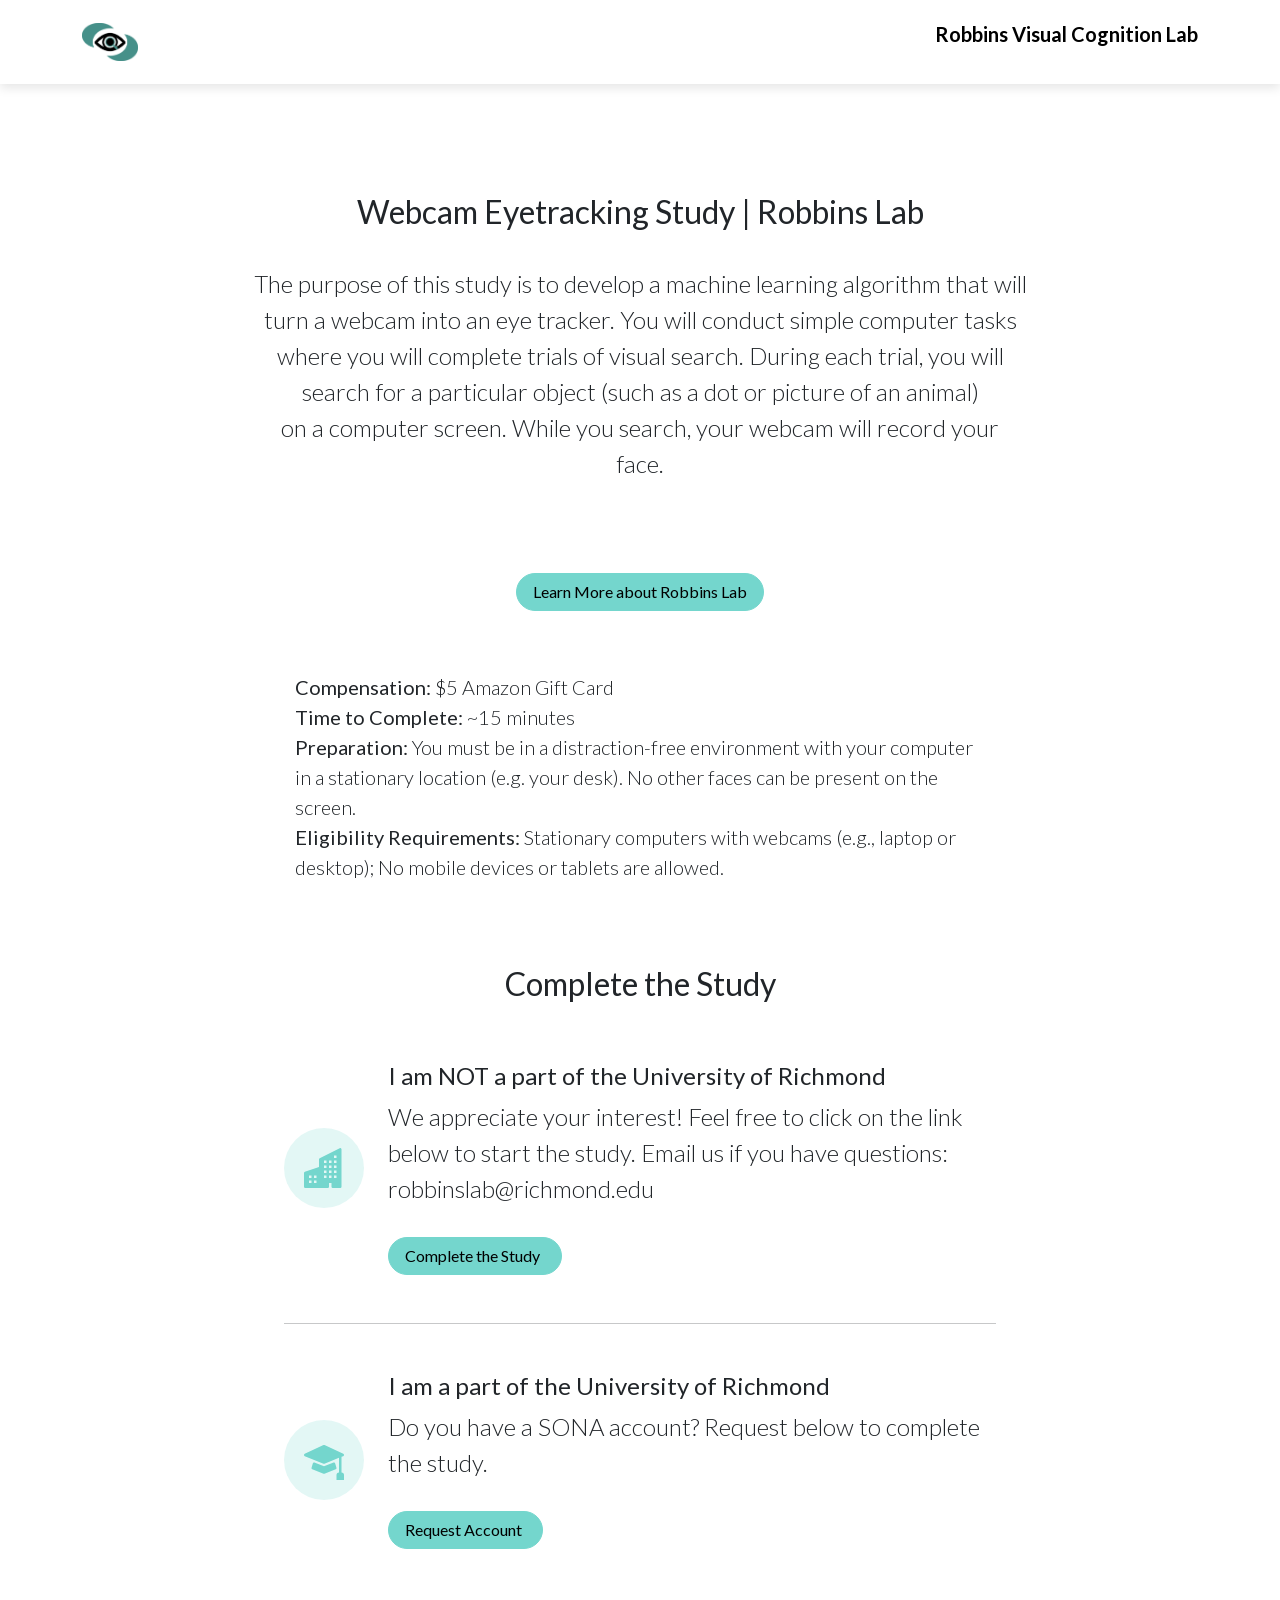
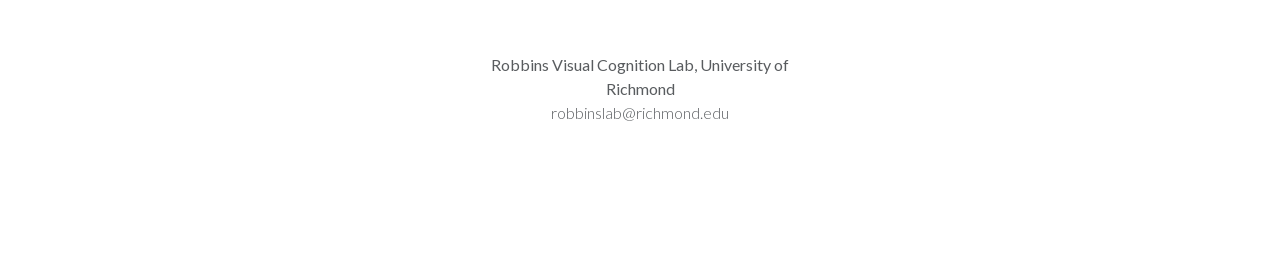
==== index.html @ a79cf4a5 "Add page assets" ====
<!DOCTYPE html>
<html data-bs-theme="light">

<head>
    <meta charset="utf-8">
    <meta name="viewport" content="width=device-width, initial-scale=1.0, shrink-to-fit=no">
    <title>Webcam Eyetracking Study | Robbins Lab</title>
    <link rel="stylesheet" href="assets/bootstrap/css/bootstrap.min.css">
    <link rel="stylesheet" href="assets/css/Lato.css">
    <link rel="stylesheet" href="assets/css/bs-theme-overrides.css">
    <link rel="stylesheet" href="assets/css/Features-Large-Icons-icons.css">
    <link rel="stylesheet" href="assets/css/pikaday.min.css">
</head>

<body>
    <nav class="navbar navbar-expand-lg fixed-top portfolio-navbar gradient navbar-dark" style="--bs-primary: #ffffff;--bs-primary-rgb: 255,255,255;background: #ffffff;display: flex;">
        <div class="container"><img src="assets/img/rlab.png" width="56" height="38">
            <p style="color: var(--bs-emphasis-color);font-size: 20px;display: flex;"><strong>Robbins Visual Cognition Lab</strong></p>
        </div>
    </nav>
    <main class="page lanidng-page">
        <section class="portfolio-block block-intro">
            <div class="container">
                <div class="d-flex flex-column justify-content-center align-items-center about-me">
                    <p class="lead fs-2"><strong>Webcam Eyetracking Study | Robbins Lab</strong></p>
                    <p>The purpose of this study is to develop a machine learning algorithm that will turn a webcam into an eye tracker. You will conduct simple computer tasks where you will complete trials of visual search. During each trial, you will <br>search for a particular object (such as a dot or picture of an animal) <br>on a computer screen. While you search, your webcam will record your <br>face.</p><a class="btn btn-primary d-flex" role="button" href="https://arrynrobbins.com/research-team/" style="width: 248.789px;margin: 61px;">Learn More about Robbins Lab</a>
                    <p class="fs-5" style="width: 690px;text-align: left;"><strong>Compensation:</strong> $5 Amazon Gift Card<br><strong>Time to Complete: </strong>~15 minutes<br><strong>Preparation:</strong>&nbsp;You must be in a distraction-free environment with your computer in a stationary location (e.g. your desk). No other faces can be present on the screen.<br><strong>Eligibility Requirements:&nbsp;</strong>Stationary computers with webcams (e.g., laptop or desktop); No mobile devices or tablets are allowed.</p>
                </div>
            </div>
            <div class="container py-4 py-xl-5">
                <p class="lead fs-2"><strong>Complete the Study</strong></p>
                <div class="row">
                    <div class="col-md-8 col-xl-8 mx-auto p-4">
                        <div class="d-flex align-items-center align-items-md-start align-items-xl-center">
                            <div class="bs-icon-xl bs-icon-circle bs-icon-primary-light d-flex flex-shrink-0 justify-content-center align-items-center me-4 d-inline-block bs-icon xl"><svg xmlns="http://www.w3.org/2000/svg" width="1em" height="1em" fill="currentColor" viewBox="0 0 16 16" class="bi bi-buildings-fill">
                                    <path d="M15 .5a.5.5 0 0 0-.724-.447l-8 4A.5.5 0 0 0 6 4.5v3.14L.342 9.526A.5.5 0 0 0 0 10v5.5a.5.5 0 0 0 .5.5h9a.5.5 0 0 0 .5-.5V14h1v1.5a.5.5 0 0 0 .5.5h3a.5.5 0 0 0 .5-.5zM2 11h1v1H2zm2 0h1v1H4zm-1 2v1H2v-1zm1 0h1v1H4zm9-10v1h-1V3zM8 5h1v1H8zm1 2v1H8V7zM8 9h1v1H8zm2 0h1v1h-1zm-1 2v1H8v-1zm1 0h1v1h-1zm3-2v1h-1V9zm-1 2h1v1h-1zm-2-4h1v1h-1zm3 0v1h-1V7zm-2-2v1h-1V5zm1 0h1v1h-1z"></path>
                                </svg></div>
                            <div>
                                <h4 class="text-start">I am NOT a part of the University of Richmond</h4>
                                <p class="text-start">We appreciate your interest! Feel free to click on the link below to start the study. Email us if you have questions: robbinslab@richmond.edu</p><a class="btn btn-primary d-flex" role="button" href="https://richmond.ca1.qualtrics.com/jfe/form/SV_6JR6xmahA4eBZDU" style="width: 173.789px;">Complete the Study</a>
                            </div>
                        </div>
                        <hr class="my-5">
                        <div class="d-flex align-items-center align-items-md-start align-items-xl-center">
                            <div class="bs-icon-xl bs-icon-circle bs-icon-primary-light d-flex flex-shrink-0 justify-content-center align-items-center me-4 d-inline-block bs-icon xl"><svg xmlns="http://www.w3.org/2000/svg" width="1em" height="1em" fill="currentColor" viewBox="0 0 16 16" class="bi bi-mortarboard-fill">
                                    <path d="M8.211 2.047a.5.5 0 0 0-.422 0l-7.5 3.5a.5.5 0 0 0 .025.917l7.5 3a.5.5 0 0 0 .372 0L14 7.14V13a1 1 0 0 0-1 1v2h3v-2a1 1 0 0 0-1-1V6.739l.686-.275a.5.5 0 0 0 .025-.917l-7.5-3.5Z"></path>
                                    <path d="M4.176 9.032a.5.5 0 0 0-.656.327l-.5 1.7a.5.5 0 0 0 .294.605l4.5 1.8a.5.5 0 0 0 .372 0l4.5-1.8a.5.5 0 0 0 .294-.605l-.5-1.7a.5.5 0 0 0-.656-.327L8 10.466z"></path>
                                </svg></div>
                            <div>
                                <h4 class="text-start">I am a part of the University of Richmond</h4>
                                <p style="text-align: left;">Do you have a SONA account? Request below to complete the study.</p><a class="btn btn-primary d-flex" role="button" style="width: 155.062px;" href="https://richmond.ca1.qualtrics.com/jfe/form/SV_brYCjdQ1D4uaj78">Request Account</a><a href="#"></a>
                            </div>
                        </div>
                    </div>
                </div>
            </div>
            <footer class="text-center py-4">
                <div class="container">
                    <div class="row row-cols-1 row-cols-lg-3 d-flex flex-row justify-content-center align-items-center align-content-center">
                        <div class="col">
                            <p class="fs-6 text-muted my-2"><strong>Robbins Visual Cognition Lab,&nbsp;University of Richmond</strong><br>robbinslab@richmond.edu</p>
                        </div>
                    </div>
                </div>
            </footer>
        </section>
    </main>
    <script src="https://cdn.jsdelivr.net/npm/bootstrap@5.3.2/dist/js/bootstrap.bundle.min.js"></script>
    <script src="assets/js/pikaday.min.js"></script>
    <script src="assets/js/theme.js"></script>
</body>

</html>
---- assets/css/Lato.css ----
@font-face {
	font-family: 'Lato';
	src: url(../../assets/fonts/Lato-9dde634a2fae8e11e571af6e2ec74619.woff2) format('woff2');
	font-weight: 300;
	font-style: normal;
	font-display: swap;
	unicode-range: U+0100-02AF, U+0304, U+0308, U+0329, U+1E00-1E9F, U+1EF2-1EFF, U+2020, U+20A0-20AB, U+20AD-20C0, U+2113, U+2C60-2C7F, U+A720-A7FF;
}

@font-face {
	font-family: 'Lato';
	src: url(../../assets/fonts/Lato-8c4fd66e96a8eb28d77b56db9de6cab4.woff2) format('woff2');
	font-weight: 300;
	font-style: normal;
	font-display: swap;
	unicode-range: U+0000-00FF, U+0131, U+0152-0153, U+02BB-02BC, U+02C6, U+02DA, U+02DC, U+0304, U+0308, U+0329, U+2000-206F, U+2074, U+20AC, U+2122, U+2191, U+2193, U+2212, U+2215, U+FEFF, U+FFFD;
}

@font-face {
	font-family: 'Lato';
	src: url(../../assets/fonts/Lato-cab38db03dfc91107a78468344939c1f.woff2) format('woff2');
	font-weight: 400;
	font-style: normal;
	font-display: swap;
	unicode-range: U+0100-02AF, U+0304, U+0308, U+0329, U+1E00-1E9F, U+1EF2-1EFF, U+2020, U+20A0-20AB, U+20AD-20C0, U+2113, U+2C60-2C7F, U+A720-A7FF;
}

@font-face {
	font-family: 'Lato';
	src: url(../../assets/fonts/Lato-48192cc299870127696957ea1caab015.woff2) format('woff2');
	font-weight: 400;
	font-style: normal;
	font-display: swap;
	unicode-range: U+0000-00FF, U+0131, U+0152-0153, U+02BB-02BC, U+02C6, U+02DA, U+02DC, U+0304, U+0308, U+0329, U+2000-206F, U+2074, U+20AC, U+2122, U+2191, U+2193, U+2212, U+2215, U+FEFF, U+FFFD;
}

@font-face {
	font-family: 'Lato';
	src: url(../../assets/fonts/Lato-ea594113bab37f40b864a5d9951afdb0.woff2) format('woff2');
	font-weight: 700;
	font-style: normal;
	font-display: swap;
	unicode-range: U+0100-02AF, U+0304, U+0308, U+0329, U+1E00-1E9F, U+1EF2-1EFF, U+2020, U+20A0-20AB, U+20AD-20C0, U+2113, U+2C60-2C7F, U+A720-A7FF;
}

@font-face {
	font-family: 'Lato';
	src: url(../../assets/fonts/Lato-cd2feef19c5cd7a7fa4b1c963cc8b3d6.woff2) format('woff2');
	font-weight: 700;
	font-style: normal;
	font-display: swap;
	unicode-range: U+0000-00FF, U+0131, U+0152-0153, U+02BB-02BC, U+02C6, U+02DA, U+02DC, U+0304, U+0308, U+0329, U+2000-206F, U+2074, U+20AC, U+2122, U+2191, U+2193, U+2212, U+2215, U+FEFF, U+FFFD;
}
---- assets/css/bs-theme-overrides.css ----
:root, [data-bs-theme=light] {
  --bs-primary: #74d6cd;
  --bs-primary-rgb: 116,214,205;
  --bs-primary-text-emphasis: #2E5652;
  --bs-primary-bg-subtle: #E3F7F5;
  --bs-primary-border-subtle: #C7EFEB;
}

.btn-primary {
  --bs-btn-color: #000000;
  --bs-btn-bg: #74d6cd;
  --bs-btn-border-color: #74d6cd;
  --bs-btn-hover-color: #000000;
  --bs-btn-hover-bg: #89DCD5;
  --bs-btn-hover-border-color: #82DAD2;
  --bs-btn-focus-shadow-rgb: 17,32,31;
  --bs-btn-active-color: #000000;
  --bs-btn-active-bg: #90DED7;
  --bs-btn-active-border-color: #82DAD2;
  --bs-btn-disabled-color: #000000;
  --bs-btn-disabled-bg: #74d6cd;
  --bs-btn-disabled-border-color: #74d6cd;
}

.btn-outline-primary {
  --bs-btn-color: #74d6cd;
  --bs-btn-border-color: #74d6cd;
  --bs-btn-focus-shadow-rgb: 116,214,205;
  --bs-btn-hover-color: #000000;
  --bs-btn-hover-bg: #74d6cd;
  --bs-btn-hover-border-color: #74d6cd;
  --bs-btn-active-color: #000000;
  --bs-btn-active-bg: #74d6cd;
  --bs-btn-active-border-color: #74d6cd;
  --bs-btn-disabled-color: #74d6cd;
  --bs-btn-disabled-bg: transparent;
  --bs-btn-disabled-border-color: #74d6cd;
}
---- assets/css/Features-Large-Icons-icons.css ----
.bs-icon {
  --bs-icon-size: .75rem;
  display: flex;
  flex-shrink: 0;
  justify-content: center;
  align-items: center;
  font-size: var(--bs-icon-size);
  width: calc(var(--bs-icon-size) * 2);
  height: calc(var(--bs-icon-size) * 2);
  color: var(--bs-primary);
}

.bs-icon-xs {
  --bs-icon-size: 1rem;
  width: calc(var(--bs-icon-size) * 1.5);
  height: calc(var(--bs-icon-size) * 1.5);
}

.bs-icon-sm {
  --bs-icon-size: 1rem;
}

.bs-icon-md {
  --bs-icon-size: 1.5rem;
}

.bs-icon-lg {
  --bs-icon-size: 2rem;
}

.bs-icon-xl {
  --bs-icon-size: 2.5rem;
}

.bs-icon.bs-icon-primary {
  color: var(--bs-white);
  background: var(--bs-primary);
}

.bs-icon.bs-icon-primary-light {
  color: var(--bs-primary);
  background: rgba(var(--bs-primary-rgb), .2);
}

.bs-icon.bs-icon-semi-white {
  color: var(--bs-primary);
  background: rgba(255, 255, 255, .5);
}

.bs-icon.bs-icon-rounded {
  border-radius: .5rem;
}

.bs-icon.bs-icon-circle {
  border-radius: 50%;
}
---- assets/css/pikaday.min.css ----
/* !
 * Pikaday
 * Copyright © 2014 David Bushell | BSD & MIT license | http://dbushell.com/ */

.pika-single {
  z-index: 9999;
  display: block;
  position: relative;
  color: #333;
  background: #fff;
  border: 1px solid #ccc;
  border-bottom-color: #bbb;
  font-family: "Helvetica Neue",Helvetica,Arial,sans-serif;
}

.pika-single:after, .pika-single:before {
  content: " ";
  display: table;
}

.pika-single:after {
  clear: both;
}

.pika-single.is-hidden {
  display: none;
}

.pika-single.is-bound {
  position: absolute;
  box-shadow: 0 5px 15px -5px rgba(0,0,0,.5);
}

.pika-lendar {
  float: left;
  width: 240px;
  margin: 8px;
}

.pika-title {
  position: relative;
  text-align: center;
}

.pika-label {
  display: inline-block;
  position: relative;
  z-index: 9999;
  overflow: hidden;
  margin: 0;
  padding: 5px 3px;
  font-size: 14px;
  line-height: 20px;
  font-weight: 700;
  background-color: #fff;
}

.pika-title select {
  cursor: pointer;
  position: absolute;
  z-index: 9998;
  margin: 0;
  left: 0;
  top: 5px;
  opacity: 0;
}

.pika-next, .pika-prev {
  display: block;
  cursor: pointer;
  position: relative;
  outline: 0;
  border: 0;
  padding: 0;
  width: 20px;
  height: 30px;
  text-indent: 20px;
  white-space: nowrap;
  overflow: hidden;
  background-color: transparent;
  background-position: center center;
  background-repeat: no-repeat;
  background-size: 75% 75%;
  opacity: .5;
}

.pika-next:hover, .pika-prev:hover {
  opacity: 1;
}

.is-rtl .pika-next, .pika-prev {
  float: left;
  background-image: url([data-uri]);
}

.is-rtl .pika-prev, .pika-next {
  float: right;
  background-image: url([data-uri]);
}

.pika-next.is-disabled, .pika-prev.is-disabled {
  cursor: default;
  opacity: .2;
}

.pika-select {
  display: inline-block;
}

.pika-table {
  width: 100%;
  border-collapse: collapse;
  border-spacing: 0;
  border: 0;
}

.pika-table td, .pika-table th {
  width: 14.285714285714286%;
  padding: 0;
}

.pika-table th {
  color: #999;
  font-size: 12px;
  line-height: 25px;
  font-weight: 700;
  text-align: center;
}

.pika-button {
  cursor: pointer;
  display: block;
  box-sizing: border-box;
  -moz-box-sizing: border-box;
  outline: 0;
  border: 0;
  margin: 0;
  width: 100%;
  padding: 5px;
  color: #666;
  font-size: 12px;
  line-height: 15px;
  text-align: right;
  background: #f5f5f5;
}

.pika-week {
  font-size: 11px;
  color: #999;
}

.is-today .pika-button {
  color: #3af;
  font-weight: 700;
}

.has-event .pika-button, .is-selected .pika-button {
  color: #fff;
  font-weight: 700;
  background: #3af;
  box-shadow: inset 0 1px 3px #178fe5;
  border-radius: 3px;
}

.has-event .pika-button {
  background: #005da9;
  box-shadow: inset 0 1px 3px #0076c9;
}

.is-disabled .pika-button, .is-inrange .pika-button {
  background: #d5e9f7;
}

.is-startrange .pika-button {
  color: #fff;
  background: #6cb31d;
  box-shadow: none;
  border-radius: 3px;
}

.is-endrange .pika-button {
  color: #fff;
  background: #3af;
  box-shadow: none;
  border-radius: 3px;
}

.is-disabled .pika-button {
  pointer-events: none;
  cursor: default;
  color: #999;
  opacity: .3;
}

.is-outside-current-month .pika-button {
  color: #999;
  opacity: .3;
}

.is-selection-disabled {
  pointer-events: none;
  cursor: default;
}

.pika-button:hover, .pika-row.pick-whole-week:hover .pika-button {
  color: #fff;
  background: #ff8000;
  box-shadow: none;
  border-radius: 3px;
}

.pika-table abbr {
  border-bottom: none;
  cursor: help;
}

/* # sourceMappingURL=pikaday.min.css.map */

.page-footer .links a {
  font-size: 1.2rem;
}

.portfolio-block.cv .group .item {
  border-bottom: 1px solid var(--bs-dark-bg-subtle);
}
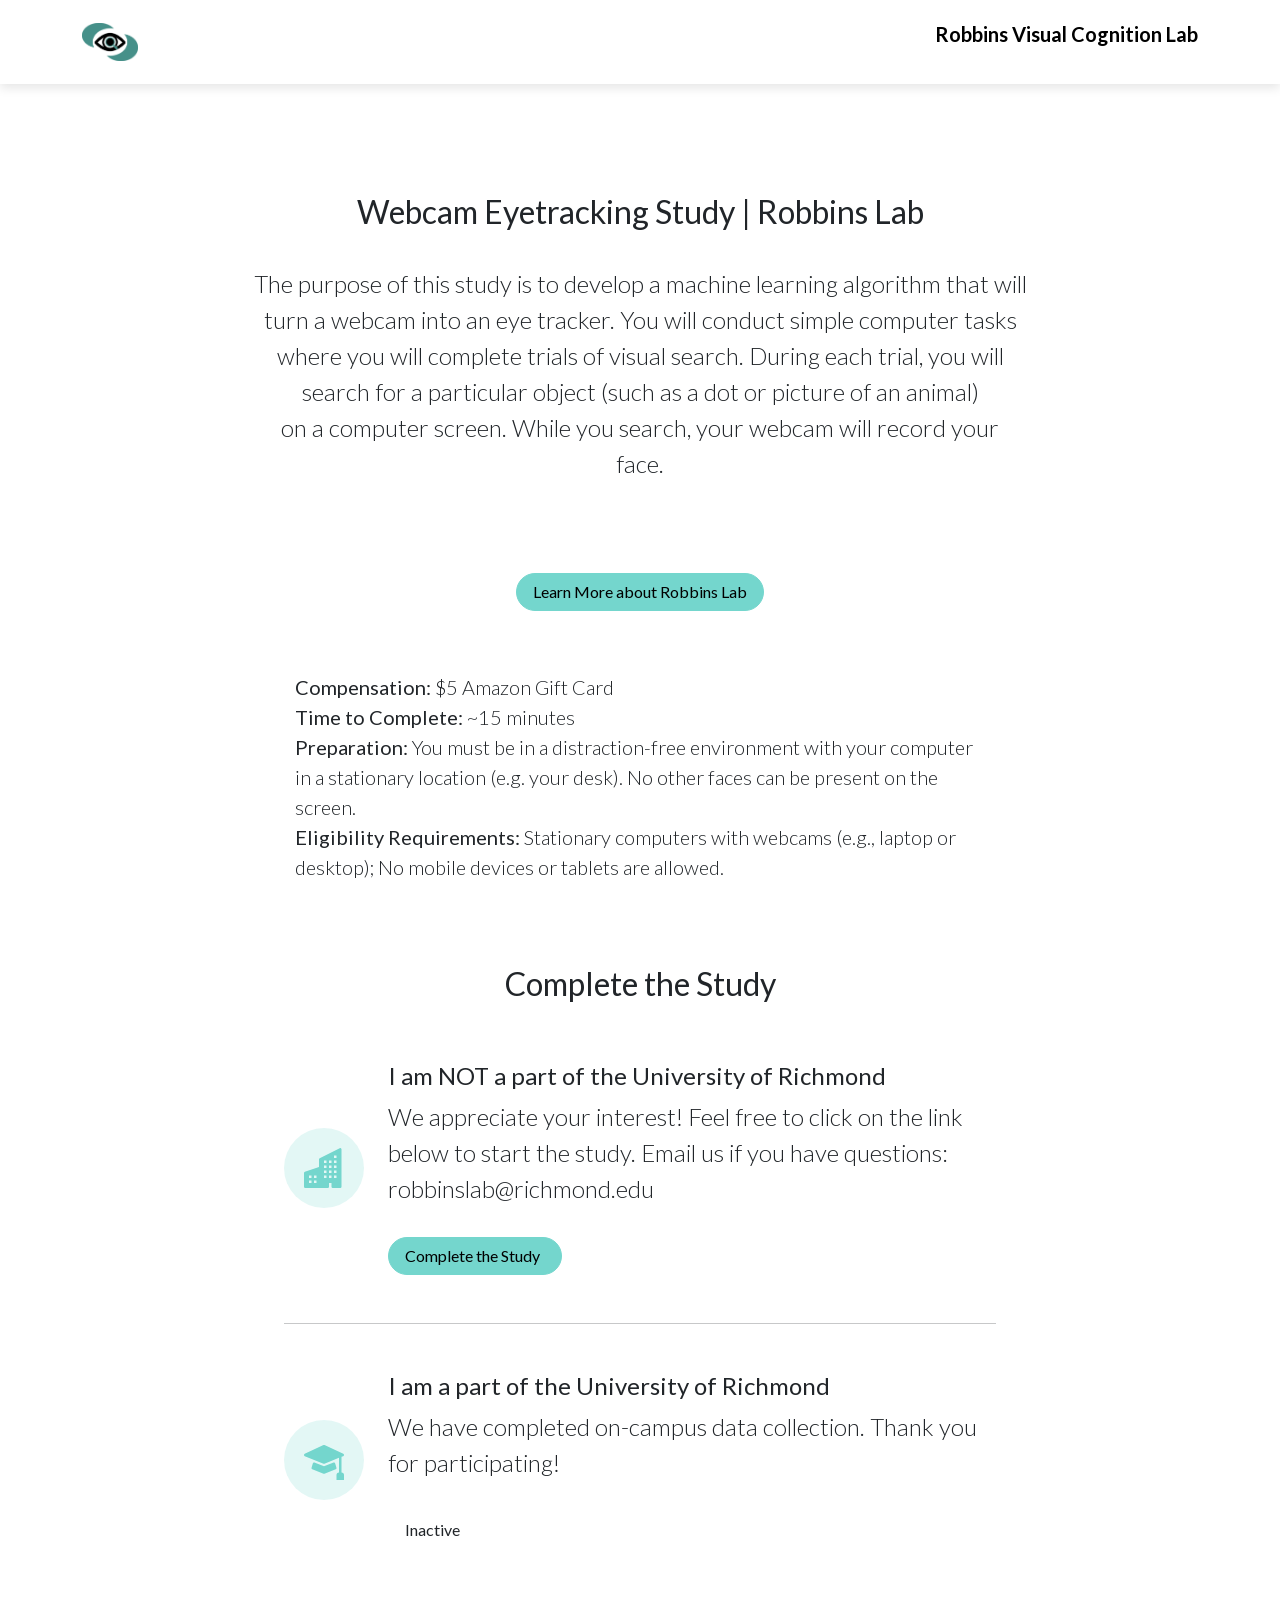
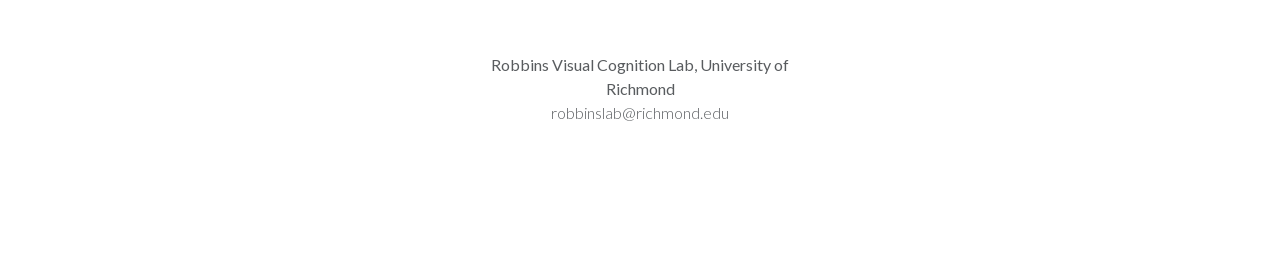
==== commit 3d4c1641: "Modify landing page" ====
--- a/index.html
+++ b/index.html
@@ -48,7 +48,7 @@
                                 </svg></div>
                             <div>
                                 <h4 class="text-start">I am a part of the University of Richmond</h4>
-                                <p style="text-align: left;">Do you have a SONA account? Request below to complete the study.</p><a class="btn btn-primary d-flex" role="button" style="width: 155.062px;" href="https://richmond.ca1.qualtrics.com/jfe/form/SV_brYCjdQ1D4uaj78">Request Account</a><a href="#"></a>
+                                <p style="text-align: left;">We have completed on-campus data collection. Thank you for participating!</p><a class="btn btn-inactive d-flex" role="button" style="width: 155.062px;">Inactive</a><a href="#"></a>
                             </div>
                         </div>
                     </div>
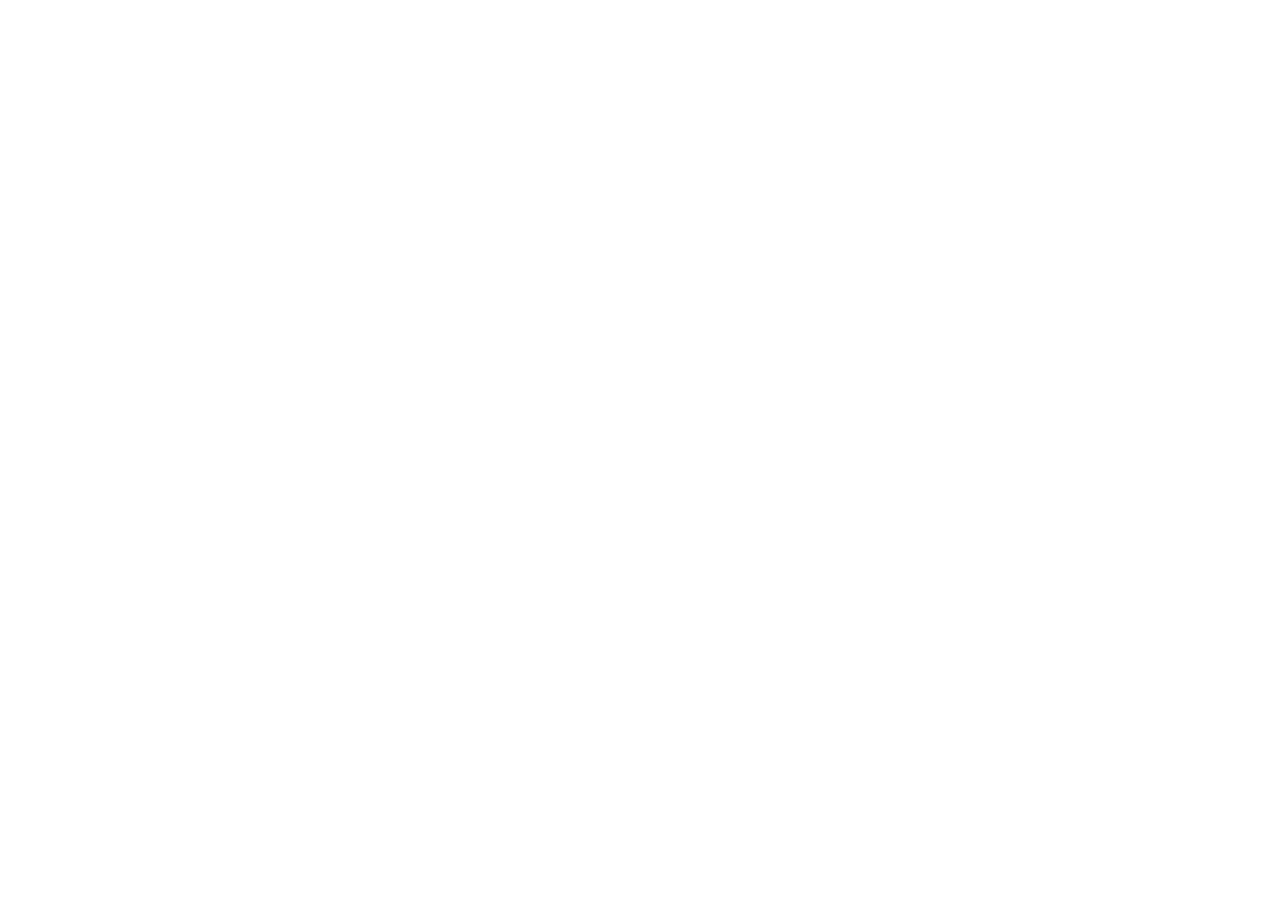
==== commit f11f2b4f: "Add a page redirect" ====
--- a/index.html
+++ b/index.html
@@ -1,73 +1,9 @@
 <!DOCTYPE html>
-<html data-bs-theme="light">
-
-<head>
-    <meta charset="utf-8">
-    <meta name="viewport" content="width=device-width, initial-scale=1.0, shrink-to-fit=no">
-    <title>Webcam Eyetracking Study | Robbins Lab</title>
-    <link rel="stylesheet" href="assets/bootstrap/css/bootstrap.min.css">
-    <link rel="stylesheet" href="assets/css/Lato.css">
-    <link rel="stylesheet" href="assets/css/bs-theme-overrides.css">
-    <link rel="stylesheet" href="assets/css/Features-Large-Icons-icons.css">
-    <link rel="stylesheet" href="assets/css/pikaday.min.css">
-</head>
-
-<body>
-    <nav class="navbar navbar-expand-lg fixed-top portfolio-navbar gradient navbar-dark" style="--bs-primary: #ffffff;--bs-primary-rgb: 255,255,255;background: #ffffff;display: flex;">
-        <div class="container"><img src="assets/img/rlab.png" width="56" height="38">
-            <p style="color: var(--bs-emphasis-color);font-size: 20px;display: flex;"><strong>Robbins Visual Cognition Lab</strong></p>
-        </div>
-    </nav>
-    <main class="page lanidng-page">
-        <section class="portfolio-block block-intro">
-            <div class="container">
-                <div class="d-flex flex-column justify-content-center align-items-center about-me">
-                    <p class="lead fs-2"><strong>Webcam Eyetracking Study | Robbins Lab</strong></p>
-                    <p>The purpose of this study is to develop a machine learning algorithm that will turn a webcam into an eye tracker. You will conduct simple computer tasks where you will complete trials of visual search. During each trial, you will <br>search for a particular object (such as a dot or picture of an animal) <br>on a computer screen. While you search, your webcam will record your <br>face.</p><a class="btn btn-primary d-flex" role="button" href="https://arrynrobbins.com/research-team/" style="width: 248.789px;margin: 61px;">Learn More about Robbins Lab</a>
-                    <p class="fs-5" style="width: 690px;text-align: left;"><strong>Compensation:</strong> $5 Amazon Gift Card<br><strong>Time to Complete: </strong>~15 minutes<br><strong>Preparation:</strong>&nbsp;You must be in a distraction-free environment with your computer in a stationary location (e.g. your desk). No other faces can be present on the screen.<br><strong>Eligibility Requirements:&nbsp;</strong>Stationary computers with webcams (e.g., laptop or desktop); No mobile devices or tablets are allowed.</p>
-                </div>
-            </div>
-            <div class="container py-4 py-xl-5">
-                <p class="lead fs-2"><strong>Complete the Study</strong></p>
-                <div class="row">
-                    <div class="col-md-8 col-xl-8 mx-auto p-4">
-                        <div class="d-flex align-items-center align-items-md-start align-items-xl-center">
-                            <div class="bs-icon-xl bs-icon-circle bs-icon-primary-light d-flex flex-shrink-0 justify-content-center align-items-center me-4 d-inline-block bs-icon xl"><svg xmlns="http://www.w3.org/2000/svg" width="1em" height="1em" fill="currentColor" viewBox="0 0 16 16" class="bi bi-buildings-fill">
-                                    <path d="M15 .5a.5.5 0 0 0-.724-.447l-8 4A.5.5 0 0 0 6 4.5v3.14L.342 9.526A.5.5 0 0 0 0 10v5.5a.5.5 0 0 0 .5.5h9a.5.5 0 0 0 .5-.5V14h1v1.5a.5.5 0 0 0 .5.5h3a.5.5 0 0 0 .5-.5zM2 11h1v1H2zm2 0h1v1H4zm-1 2v1H2v-1zm1 0h1v1H4zm9-10v1h-1V3zM8 5h1v1H8zm1 2v1H8V7zM8 9h1v1H8zm2 0h1v1h-1zm-1 2v1H8v-1zm1 0h1v1h-1zm3-2v1h-1V9zm-1 2h1v1h-1zm-2-4h1v1h-1zm3 0v1h-1V7zm-2-2v1h-1V5zm1 0h1v1h-1z"></path>
-                                </svg></div>
-                            <div>
-                                <h4 class="text-start">I am NOT a part of the University of Richmond</h4>
-                                <p class="text-start">We appreciate your interest! Feel free to click on the link below to start the study. Email us if you have questions: robbinslab@richmond.edu</p><a class="btn btn-primary d-flex" role="button" href="https://richmond.ca1.qualtrics.com/jfe/form/SV_6JR6xmahA4eBZDU" style="width: 173.789px;">Complete the Study</a>
-                            </div>
-                        </div>
-                        <hr class="my-5">
-                        <div class="d-flex align-items-center align-items-md-start align-items-xl-center">
-                            <div class="bs-icon-xl bs-icon-circle bs-icon-primary-light d-flex flex-shrink-0 justify-content-center align-items-center me-4 d-inline-block bs-icon xl"><svg xmlns="http://www.w3.org/2000/svg" width="1em" height="1em" fill="currentColor" viewBox="0 0 16 16" class="bi bi-mortarboard-fill">
-                                    <path d="M8.211 2.047a.5.5 0 0 0-.422 0l-7.5 3.5a.5.5 0 0 0 .025.917l7.5 3a.5.5 0 0 0 .372 0L14 7.14V13a1 1 0 0 0-1 1v2h3v-2a1 1 0 0 0-1-1V6.739l.686-.275a.5.5 0 0 0 .025-.917l-7.5-3.5Z"></path>
-                                    <path d="M4.176 9.032a.5.5 0 0 0-.656.327l-.5 1.7a.5.5 0 0 0 .294.605l4.5 1.8a.5.5 0 0 0 .372 0l4.5-1.8a.5.5 0 0 0 .294-.605l-.5-1.7a.5.5 0 0 0-.656-.327L8 10.466z"></path>
-                                </svg></div>
-                            <div>
-                                <h4 class="text-start">I am a part of the University of Richmond</h4>
-                                <p style="text-align: left;">We have completed on-campus data collection. Thank you for participating!</p><a class="btn btn-inactive d-flex" role="button" style="width: 155.062px;">Inactive</a><a href="#"></a>
-                            </div>
-                        </div>
-                    </div>
-                </div>
-            </div>
-            <footer class="text-center py-4">
-                <div class="container">
-                    <div class="row row-cols-1 row-cols-lg-3 d-flex flex-row justify-content-center align-items-center align-content-center">
-                        <div class="col">
-                            <p class="fs-6 text-muted my-2"><strong>Robbins Visual Cognition Lab,&nbsp;University of Richmond</strong><br>robbinslab@richmond.edu</p>
-                        </div>
-                    </div>
-                </div>
-            </footer>
-        </section>
-    </main>
-    <script src="https://cdn.jsdelivr.net/npm/bootstrap@5.3.2/dist/js/bootstrap.bundle.min.js"></script>
-    <script src="assets/js/pikaday.min.js"></script>
-    <script src="assets/js/theme.js"></script>
-</body>
-
+<html>
+  <head>
+    <meta http-equiv="refresh" content="0; url='https://arrynrobbins.com/research-team'" />
+  </head>
+  <body>
+    <p>Redirect to arrynrobbins.com...</p>
+  </body>
 </html>
